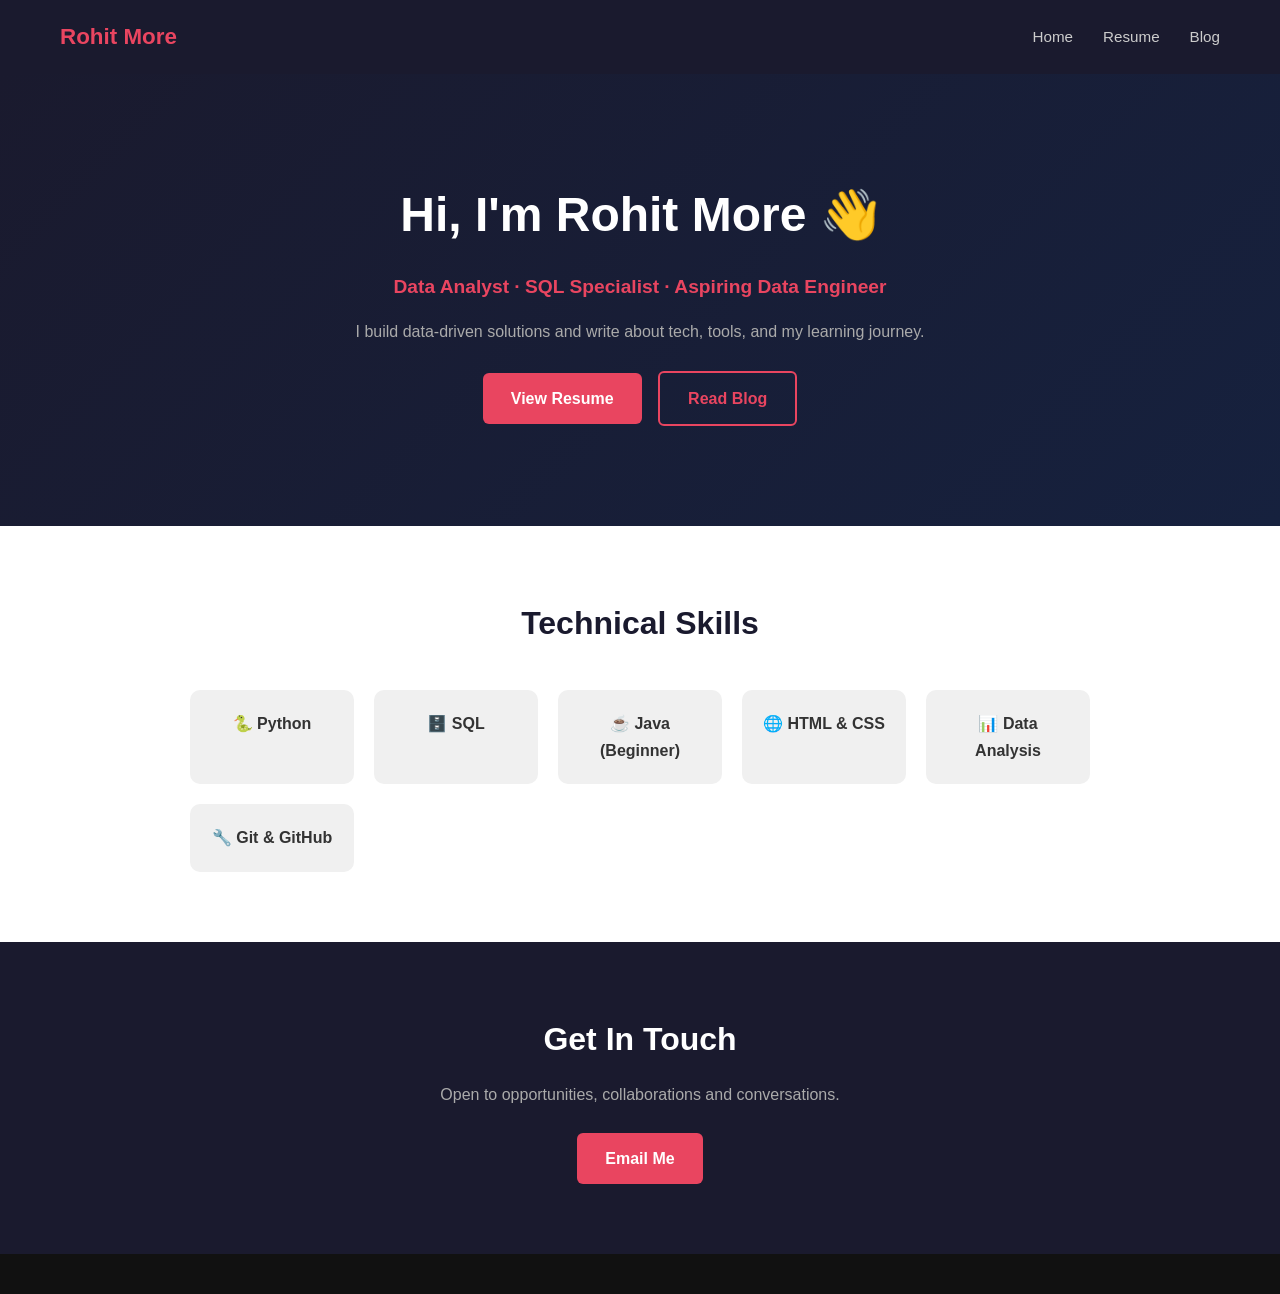
==== index.html @ 08374afa "initial portfolio website" ====
<!DOCTYPE html>
<html lang="en">
<head>
  <meta charset="UTF-8">
  <meta name="viewport" content="width=device-width, initial-scale=1.0">
  <meta name="description" content="Rohit More — Python Developer and SQL Specialist. Portfolio, Resume and Blog.">
  <meta name="keywords" content="Rohit More, Python developer, SQL, data analyst, portfolio">
  <title>Rohit More | Portfolio</title>
  <link rel="stylesheet" href="style.css">
</head>
<body>

  <!-- Navigation -->
  <nav>
    <div class="logo">Rohit More</div>
    <ul>
      <li><a href="index.html">Home</a></li>
      <li><a href="resume.html">Resume</a></li>
      <li><a href="blog.html">Blog</a></li>
    </ul>
  </nav>

  <!-- Hero Section -->
  <section id="hero">
    <h1>Hi, I'm Rohit More 👋</h1>
    <p class="tagline">Data Analyst · SQL Specialist · Aspiring Data Engineer</p>
    <p class="bio">I build data-driven solutions and write about tech, tools, and my learning journey.</p>
    <div class="hero-buttons">
      <a href="resume.html" class="btn-primary">View Resume</a>
      <a href="blog.html" class="btn-secondary">Read Blog</a>
    </div>
  </section>

  <!-- Skills Section -->
  <section id="skills">
    <h2>Technical Skills</h2>
    <div class="skills-grid">
      <div class="skill-card">🐍 Python</div>
      <div class="skill-card">🗄️ SQL</div>
      <div class="skill-card">☕ Java (Beginner)</div>
      <div class="skill-card">🌐 HTML & CSS</div>
      <div class="skill-card">📊 Data Analysis</div>
      <div class="skill-card">🔧 Git & GitHub</div>
    </div>
  </section>

  <!-- Contact Section -->
  <section id="contact">
    <h2>Get In Touch</h2>
    <p>Open to opportunities, collaborations and conversations.</p>
    <a href="mailto:rohitm416a@gmail.com" class="btn-primary">Email Me</a>
  </section>

  <!-- Footer -->
  <footer>
    <p>
---- style.css ----
/* ==========================================
   GLOBAL STYLES
========================================== */
* {
  margin: 0;
  padding: 0;
  box-sizing: border-box;
}

body {
  font-family: 'Segoe UI', Tahoma, Geneva, Verdana, sans-serif;
  background-color: #f9f9f9;
  color: #333;
  line-height: 1.7;
}

a {
  text-decoration: none;
  color: inherit;
}

/* ==========================================
   NAVIGATION
========================================== */
nav {
  display: flex;
  justify-content: space-between;
  align-items: center;
  padding: 18px 60px;
  background-color: #1a1a2e;
  position: sticky;
  top: 0;
  z-index: 100;
}

nav .logo {
  font-size: 1.4rem;
  font-weight: 700;
  color: #e94560;
}

nav ul {
  list-style: none;
  display: flex;
  gap: 30px;
}

nav ul li a {
  color: #ccc;
  font-size: 0.95rem;
  transition: color 0.3s;
}

nav ul li a:hover {
  color: #e94560;
}

/* ==========================================
   BUTTONS
========================================== */
.btn-primary {
  display: inline-block;
  background-color: #e94560;
  color: #fff;
  padding: 12px 28px;
  border-radius: 6px;
  font-weight: 600;
  transition: background 0.3s;
  margin-top: 15px;
}

.btn-primary:hover {
  background-color: #c73652;
}

.btn-secondary {
  display: inline-block;
  border: 2px solid #e94560;
  color: #e94560;
  padding: 12px 28px;
  border-radius: 6px;
  font-weight: 600;
  transition: all 0.3s;
  margin-top: 15px;
  margin-left: 12px;
}

.btn-secondary:hover {
  background-color: #e94560;
  color: #fff;
}

/* ==========================================
   HERO SECTION
========================================== */
#hero {
  text-align: center;
  padding: 100px 20px;
  background: linear-gradient(135deg, #1a1a2e, #16213e);
  color: #fff;
}

#hero h1 {
  font-size: 3rem;
  margin-bottom: 15px;
}

#hero .tagline {
  font-size: 1.2rem;
  color: #e94560;
  margin-bottom: 15px;
  font-weight: 600;
}

#hero .bio {
  font-size: 1rem;
  color: #aaa;
  max-width: 600px;
  margin: 0 auto;
}

.hero-buttons {
  margin-top: 10px;
}

/* ==========================================
   SKILLS SECTION
========================================== */
#skills {
  padding: 70px 60px;
  text-align: center;
  background-color: #fff;
}

#skills h2 {
  font-size: 2rem;
  margin-bottom: 40px;
  color: #1a1a2e;
}

.skills-grid {
  display: grid;
  grid-template-columns: repeat(auto-fit, minmax(150px, 1fr));
  gap: 20px;
  max-width: 900px;
  margin: 0 auto;
}

.skill-card {
  background-color: #f0f0f0;
  padding: 20px;
  border-radius: 10px;
  font-weight: 600;
  font-size: 1rem;
  transition: transform 0.2s, background 0.3s;
}

.skill-card:hover {
  transform: translateY(-4px);
  background-color: #e94560;
  color: #fff;
}

/* ==========================================
   CONTACT SECTION
========================================== */
#contact {
  padding: 70px 60px;
  text-align: center;
  background-color: #1a1a2e;
  color: #fff;
}

#contact h2 {
  font-size: 2rem;
  margin-bottom: 15px;
}

#contact p {
  color: #aaa;
  margin-bottom: 10px;
}

/* ==========================================
   FOOTER
========================================== */
footer {
  text-align: center;
  padding: 20px;
  background-color: #111;
  color: #555;
  font-size: 0.85rem;
}

/* ==========================================
   RESUME PAGE
========================================== */
#resume {
  max-width: 860px;
  margin: 60px auto;
  padding: 0 20px;
}

.resume-header {
  text-align: center;
  margin-bottom: 50px;
}

.resume-header h1 {
  font-size: 2.5rem;
  color: #1a1a2e;
}

.resume-header p {
  color: #666;
  margin: 10px 0;
}

.resume-header a {
  color: #e94560;
}

.resume-block {
  margin-bottom: 45px;
  border-left: 4px solid #e94560;
  padding-left: 20px;
}

.resume-block h2 {
  font-size: 1.4rem;
  color: #1a1a2e;
  margin-bottom: 15px;
  text-transform: uppercase;
  letter-spacing: 1px;
}

.resume-item {
  margin-bottom: 25px;
}

.resume-item-header {
  display: flex;
  justify-content: space-between;
  align-items: center;
}

.resume-item-header h3 {
  font-size: 1.1rem;
  color: #1a1a2e;
}

.date {
  font-size: 0.85rem;
  color: #888;
}

.company {
  color: #e94560;
  font-size: 0.95rem;
  margin: 4px 0 10px;
}

.resume-item ul {
  padding-left: 20px;
  color: #444;
}

.resume-item ul li {
  margin-bottom: 6px;
}

.skills-table {
  width: 100%;
  border-collapse: collapse;
}

.skills-table tr {
  border-bottom: 1px solid #eee;
}

.skills-table td {
  padding: 10px 8px;
  color: #444;
  vertical-align: top;
}

.skills-table td:first-child {
  width: 160px;
  color: #1a1a2e;
}

/* ==========================================
   BLOG PAGE
========================================== */
#blog-header {
  text-align: center;
  padding: 70px 20px 30px;
  background: linear-gradient(135deg, #1a1a2e, #16213e);
  color: #fff;
}

#blog-header h1 {
  font-size: 2.5rem;
}

#blog-header p {
  color: #aaa;
  margin-top: 10px;
}

#blog-list {
  max-width: 800px;
  margin: 50px auto;
  padding: 0 20px;
}

.blog-card {
  background: #fff;
  border-radius: 10px;
  padding: 30px;
  margin-bottom: 25px;
  box-shadow: 0 2px 12px rgba(0,0,0,0.07);
  transition: transform 0.2s;
}

.blog-card:hover {
  transform: translateY(-4px);
}

.blog-card h2 {
  font-size: 1.3rem;
  margin: 8px 0 5px;
  color: #1a1a2e;
}

.blog-card h2 a:hover {
  color: #e94560;
}

.blog-tag {
  background-color: #e94560;
  color: #fff;
  padding: 3px 10px;
  border-radius: 20px;
  font-size: 0.75rem;
  font-weight: 600;
}

.blog-meta {
  font-size: 0.85rem;
  color: #999;
  margin-bottom: 10px;
}

.blog-excerpt {
  color: #555;
  font-size: 0.95rem;
}

.read-more {
  display: inline-block;
  margin-top: 12px;
  color: #e94560;
  font-weight: 600;
  font-size: 0.9rem;
}

.read-more:hover {
  text-decoration: underline;
}

/* ==========================================
   BLOG POST PAGE
========================================== */
#blog-post {
  max-width: 760px;
  margin: 60px auto;
  padding: 0 20px;
}

.post-header {
  margin-bottom: 40px;
}

.post-header h1 {
  font-size: 2.2rem;
  color: #1a1a2e;
  margin: 10px 0 5px;
}

.post-body h2 {
  font-size: 1.4rem;
  color: #1a1a2e;
  margin: 35px 0 10px;
}

.post-body p {
  color: #444;
  margin-bottom: 15px;
}

.post-body pre {
  background-color: #1a1a2e;
  color: #f8f8f2;
  padding: 20px;
  border-radius: 8px;
  overflow-x: auto;
  margin: 20px 0;
  font-size: 0.9rem;
}

.post-body code {
  font-family: 'Courier New', monospace;
}

/* ==========================================
   RESPONSIVE - MOBILE
========================================== */
@media (max-width: 768px) {
  nav {
    padding: 15px 20px;
    flex-direction: column;
    gap: 10px;
  }

  nav ul {
    gap: 15px;
  }

  #hero h1 {
    font-size: 2rem;
  }

  #skills {
    padding: 50px 20px;
  }

  .resume-item-header {
    flex-direction: column;
    align-items: flex-start;
  }
}
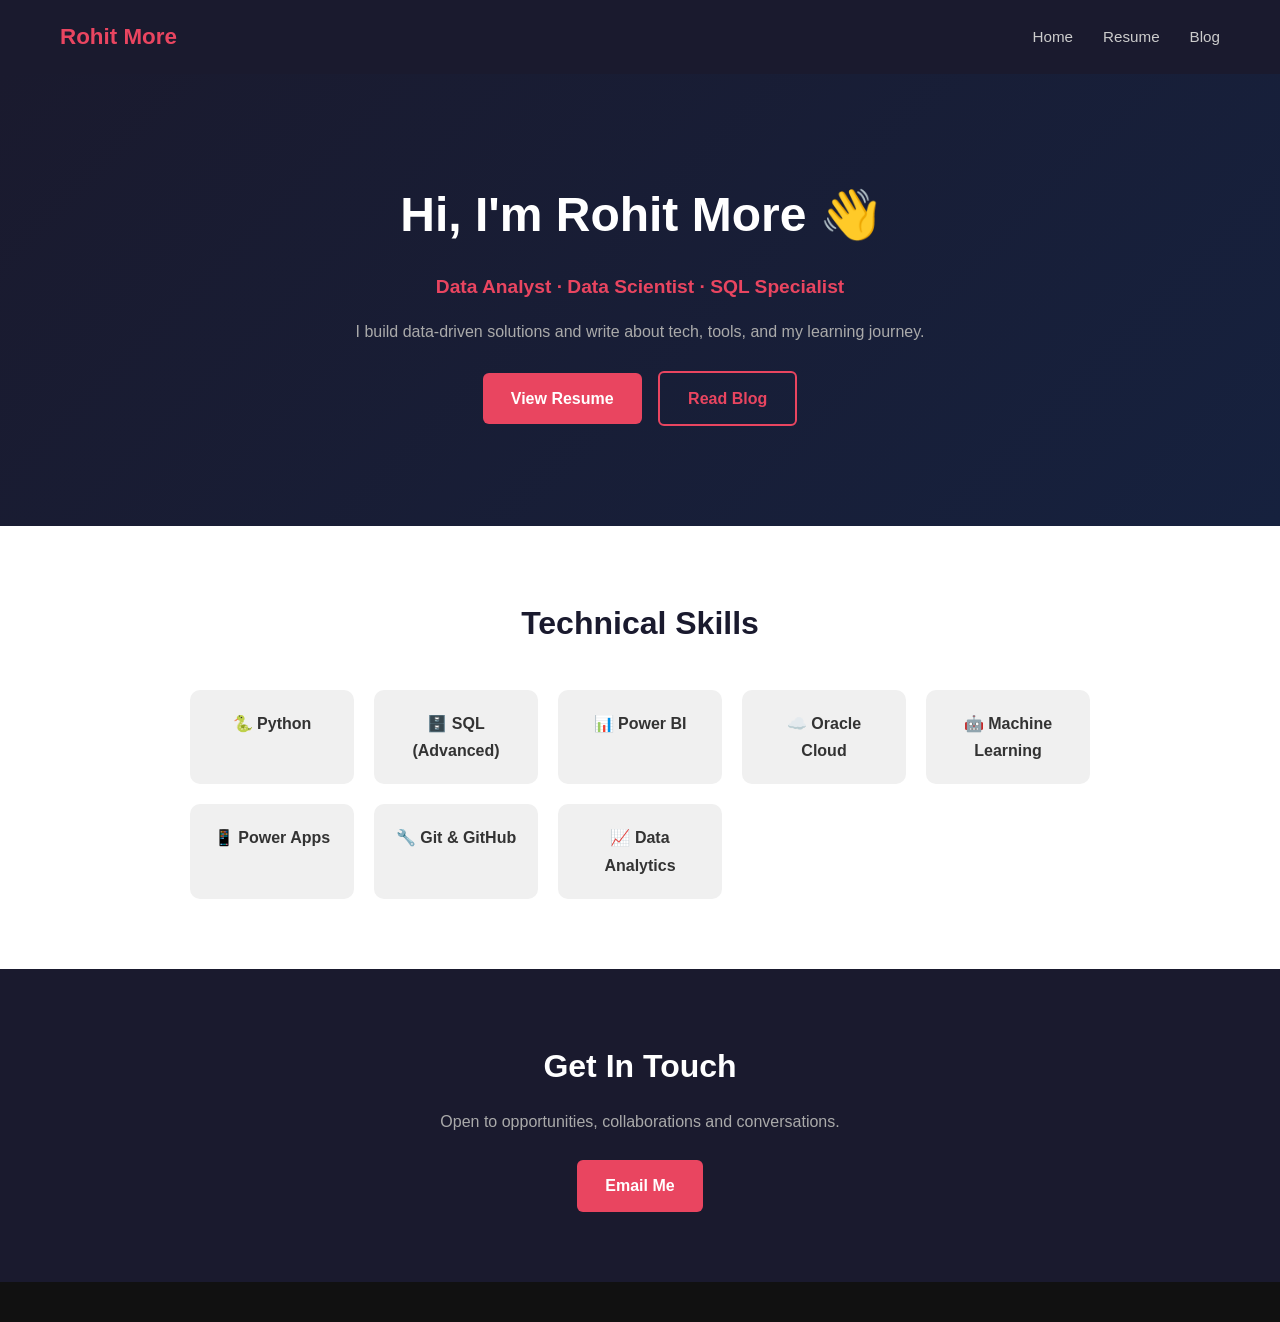
==== commit 06bed4d7: "added real resume content and PDF" ====
--- a/index.html
+++ b/index.html
@@ -23,7 +23,7 @@
   <!-- Hero Section -->
   <section id="hero">
     <h1>Hi, I'm Rohit More 👋</h1>
-    <p class="tagline">Data Analyst · SQL Specialist · Aspiring Data Engineer</p>
+    <p class="tagline">Data Analyst · Data Scientist · SQL Specialist</p>
     <p class="bio">I build data-driven solutions and write about tech, tools, and my learning journey.</p>
     <div class="hero-buttons">
       <a href="resume.html" class="btn-primary">View Resume</a>
@@ -36,11 +36,13 @@
     <h2>Technical Skills</h2>
     <div class="skills-grid">
       <div class="skill-card">🐍 Python</div>
-      <div class="skill-card">🗄️ SQL</div>
-      <div class="skill-card">☕ Java (Beginner)</div>
-      <div class="skill-card">🌐 HTML & CSS</div>
-      <div class="skill-card">📊 Data Analysis</div>
+      <div class="skill-card">🗄️ SQL (Advanced)</div>
+      <div class="skill-card">📊 Power BI</div>
+      <div class="skill-card">☁️ Oracle Cloud</div>
+      <div class="skill-card">🤖 Machine Learning</div>
+      <div class="skill-card">📱 Power Apps</div>
       <div class="skill-card">🔧 Git & GitHub</div>
+      <div class="skill-card">📈 Data Analytics</div>
     </div>
   </section>
 
